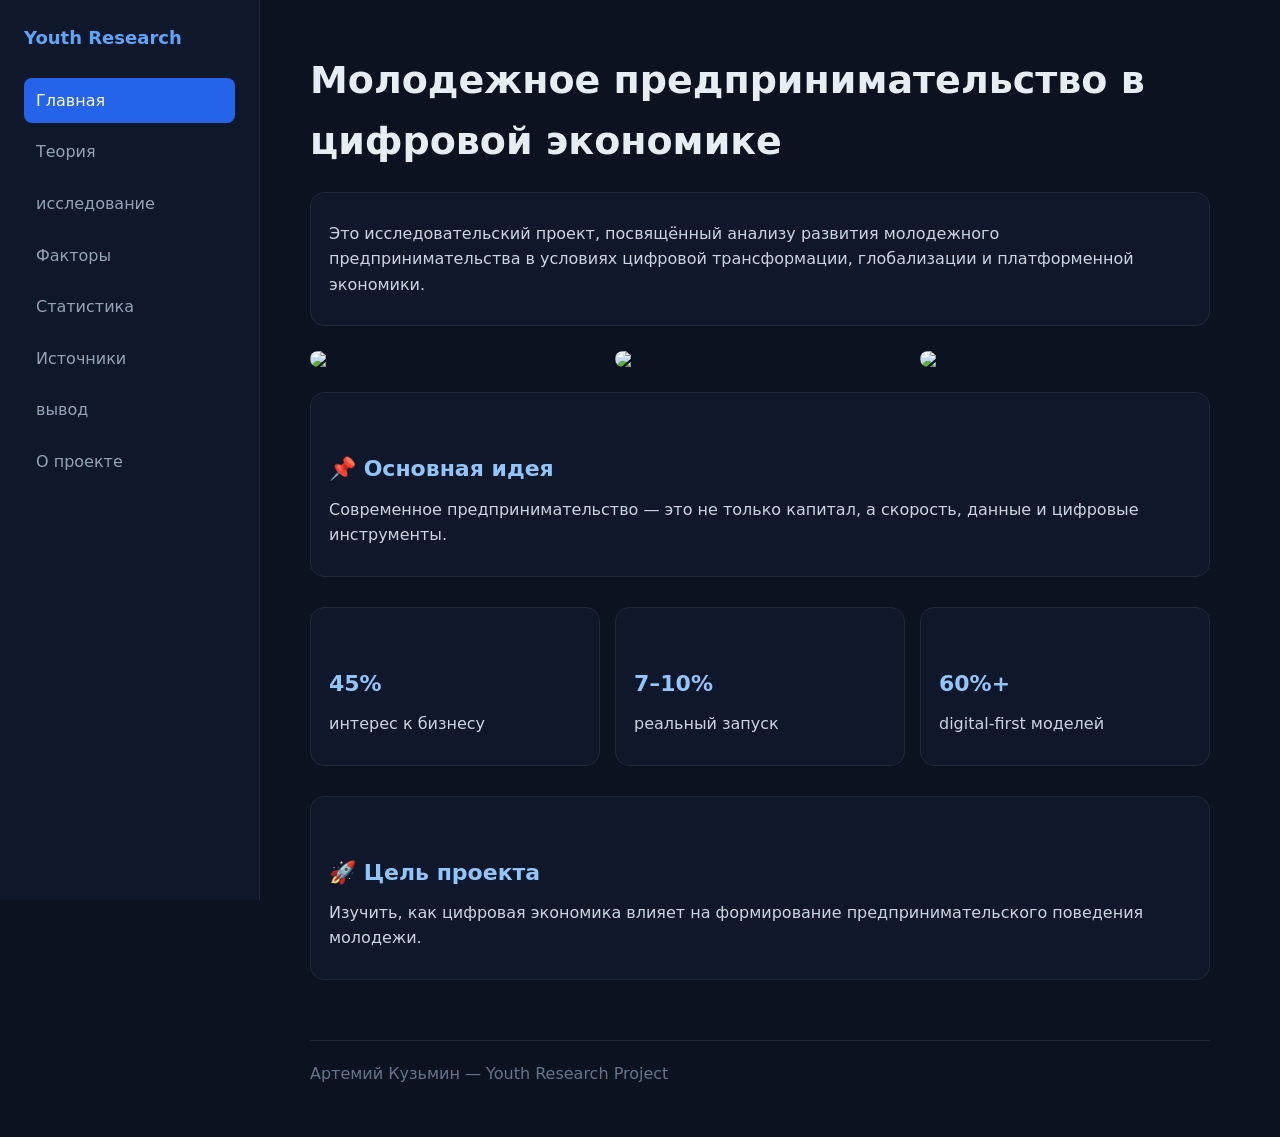
==== index.html @ 13429a8b "Add files via upload" ====
<!DOCTYPE html>
<html lang="ru">
<head>
  <meta charset="UTF-8">
  <meta name="viewport" content="width=device-width, initial-scale=1.0">
  <title>Youth Research — Ultra</title>

  <link rel="stylesheet" href="./css/style.css">
</head>

<body>

<div class="layout">

  <aside class="sidebar">
    <div class="logo">Youth Research</div>

    <nav>
      <a class="active" href="">Главная</a>
      <a href="pages/theory.html">Теория</a>
      <a href="pages/research.html">исследование</a>
      <a href="pages/factors.html">Факторы</a>
      <a href="pages/statistics.html">Статистика</a>
      <a href="pages/sources.html">Источники</a>
      <a href="pages/final.html">вывод</a>
      <a href="pages/about.html">О проекте</a>
    </nav>
  </aside>


  <main class="content">

    <h1>Молодежное предпринимательство в цифровой экономике</h1>


    <div class="card">
      <p>
        Это исследовательский проект, посвящённый анализу развития молодежного предпринимательства
        в условиях цифровой трансформации, глобализации и платформенной экономики.
      </p>
    </div>


    <div class="img-grid">
      <img src="https://images.unsplash.com/photo-1521737604893-d14cc237f11d">
      <img src="https://images.unsplash.com/photo-1556761175-4b46a572b786">
      <img src="https://images.unsplash.com/photo-1522202176988-66273c2fd55f">
    </div>


    <div class="card">
      <h2>📌 Основная идея</h2>
      <p>
        Современное предпринимательство — это не только капитал,
        а скорость, данные и цифровые инструменты.
      </p>
    </div>


    <div class="grid grid-3">

      <div class="card">
        <h2>45%</h2>
        <p>интерес к бизнесу</p>
      </div>

      <div class="card">
        <h2>7–10%</h2>
        <p>реальный запуск</p>
      </div>

      <div class="card">
        <h2>60%+</h2>
        <p>digital-first моделей</p>
      </div>

    </div>


    <div class="card">
      <h2>🚀 Цель проекта</h2>
      <p>
        Изучить, как цифровая экономика влияет на формирование
        предпринимательского поведения молодежи.
      </p>
    </div>


    <footer class="footer">
      Артемий Кузьмин — Youth Research Project
    </footer>


  </main>

</div>

</body>
</html>
---- css/style.css ----
* {
  margin: 0;
  padding: 0;
  box-sizing: border-box;
}

body {
  font-family: Inter, system-ui, Arial;
  background: #0b1220;
  color: #e6edf3;
  line-height: 1.6;
}

/* LAYOUT */
.layout {
  display: flex;
  min-height: 100vh;
}

/* SIDEBAR */
.sidebar {
  width: 260px;
  background: #0f172a;
  padding: 24px;
  position: fixed;
  height: 100vh;
  border-right: 1px solid #1f2937;
}

.logo {
  font-size: 18px;
  font-weight: 700;
  margin-bottom: 25px;
  color: #60a5fa;
}

nav a {
  display: block;
  padding: 10px 12px;
  margin: 6px 0;
  text-decoration: none;
  color: #94a3b8;
  border-radius: 8px;
  transition: 0.2s;
}

nav a:hover {
  background: #1f2937;
  color: #fff;
}

nav a.active {
  background: #2563eb;
  color: white;
}

/* CONTENT */
.content {
  margin-left: 260px;
  padding: 50px;
  max-width: 1000px;
}

/* TYPO */
h1 {
  font-size: 38px;
  margin-bottom: 20px;
}

h2 {
  margin-top: 40px;
  font-size: 22px;
  color: #93c5fd;
}

p {
  color: #cbd5e1;
  margin: 10px 0;
}

/* CARDS */
.card {
  background: #0f172a;
  border: 1px solid #1f2937;
  padding: 18px;
  border-radius: 14px;
  margin: 15px 0;
}

/* KPI */
.kpi {
  background: #0f172a;
  border: 1px solid #1f2937;
  padding: 18px;
  border-radius: 14px;
}

/* GRID */
.grid {
  display: grid;
  gap: 15px;
}

/* FOOTER */
.footer {
  margin-top: 60px;
  padding-top: 20px;
  border-top: 1px solid #1f2937;
  color: #64748b;
}

/* IMAGES */
img {
  width: 290px;
  border-radius: 14px;
  margin: 10px 0;
}

/* HERO */
.hero {
  background: #0f172a;
  padding: 25px;
  border-radius: 18px;
  margin-bottom: 25px;
}.muted {
  color:#94a3b8;
}


.img-grid {
  display:grid;
  grid-template-columns:repeat(3,1fr);
  gap:15px;
}


.grid-3 {
  grid-template-columns:repeat(3,1fr);
}


.tag {
  display:inline-block;
  padding:4px 10px;
  background:#1f2937;
  border-radius:999px;
  font-size:12px;
}


.big {
  font-size:20px;
}


.highlight {
  background:#0f172a;
  padding:20px;
  border-radius:14px;
  border:1px solid #1e293b;
}
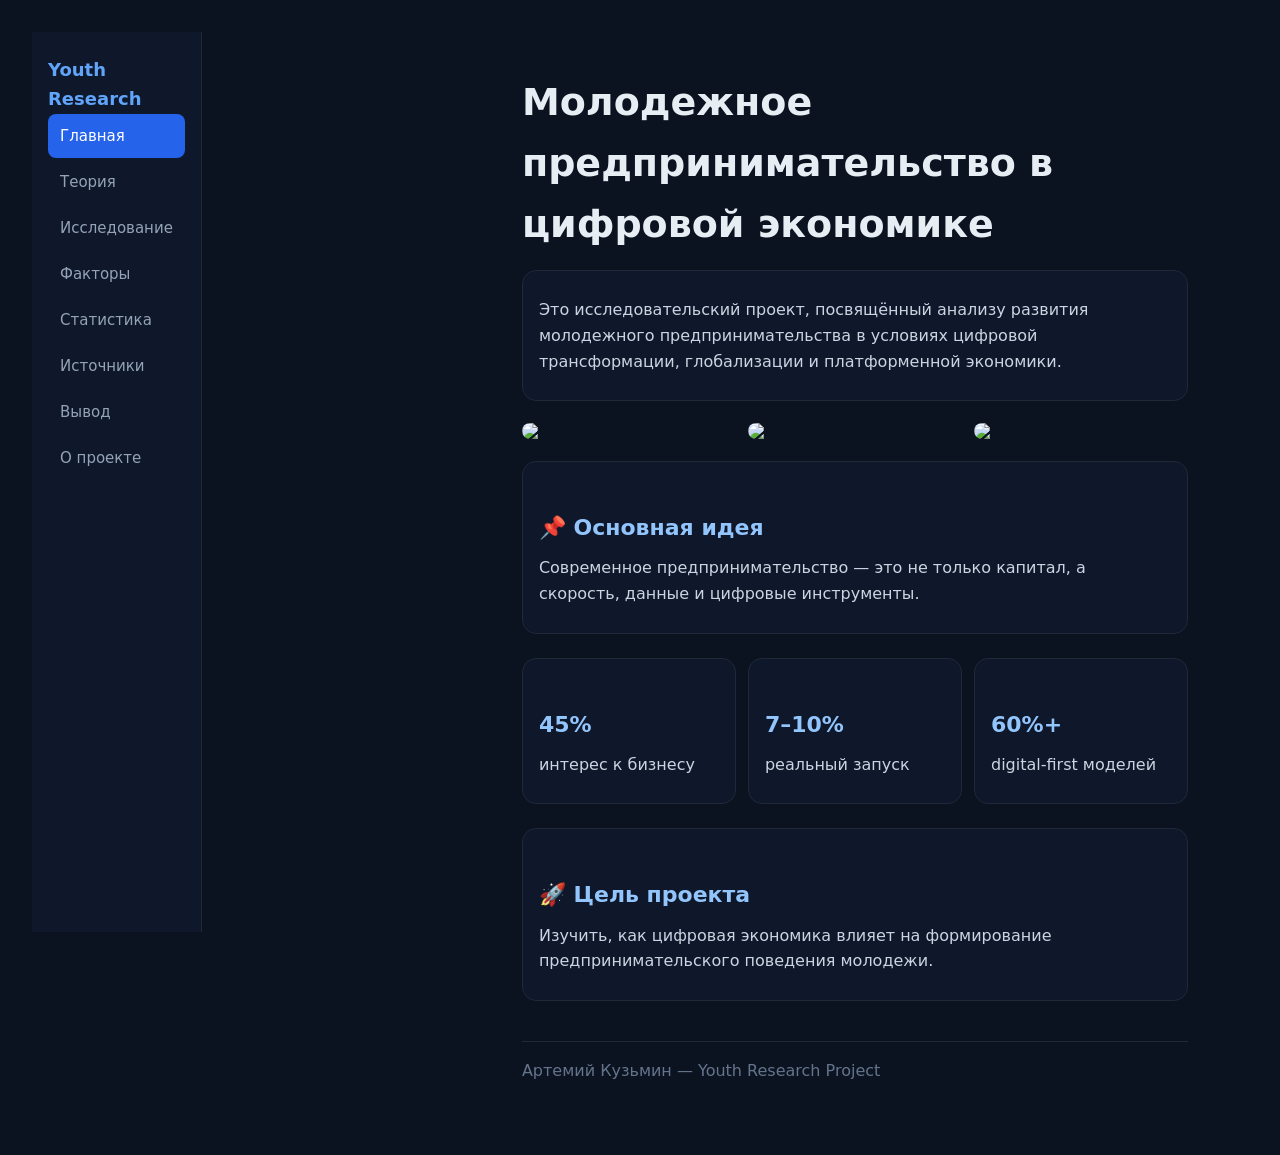
==== commit 9f821b00: "Update index.html" ====
--- a/index.html
+++ b/index.html
@@ -18,11 +18,11 @@
     <nav>
       <a class="active" href="">Главная</a>
       <a href="pages/theory.html">Теория</a>
-      <a href="pages/research.html">исследование</a>
+      <a href="pages/research.html">Исследование</a>
       <a href="pages/factors.html">Факторы</a>
       <a href="pages/statistics.html">Статистика</a>
       <a href="pages/sources.html">Источники</a>
-      <a href="pages/final.html">вывод</a>
+      <a href="pages/final.html">Вывод</a>
       <a href="pages/about.html">О проекте</a>
     </nav>
   </aside>
@@ -96,4 +96,4 @@
 </div>
 
 </body>
-</html>+</html>
--- a/css/style.css
+++ b/css/style.css
@@ -5,43 +5,55 @@
 }
 
 body {
-  font-family: Inter, system-ui, Arial;
+  font-family: Inter, system-ui, Arial, sans-serif;
   background: #0b1220;
   color: #e6edf3;
   line-height: 1.6;
-}
-
-/* LAYOUT */
+  padding: 16px;
+}
+
+
 .layout {
   display: flex;
+  flex-direction: column;
   min-height: 100vh;
 }
 
-/* SIDEBAR */
+
 .sidebar {
-  width: 260px;
+  width: 100%;
   background: #0f172a;
-  padding: 24px;
-  position: fixed;
-  height: 100vh;
-  border-right: 1px solid #1f2937;
+  padding: 12px 16px;
+  border-bottom: 1px solid #1f2937;
+  position: sticky;
+  top: 0;
+  z-index: 10;
+  display: flex;
+  flex-wrap: wrap;
+  align-items: center;
+  justify-content: space-between;
 }
 
 .logo {
   font-size: 18px;
   font-weight: 700;
-  margin-bottom: 25px;
   color: #60a5fa;
 }
 
+nav {
+  display: flex;
+  flex-wrap: wrap;
+  gap: 4px;
+}
+
 nav a {
-  display: block;
-  padding: 10px 12px;
-  margin: 6px 0;
+  display: inline-block;
+  padding: 6px 10px;
   text-decoration: none;
   color: #94a3b8;
   border-radius: 8px;
   transition: 0.2s;
+  font-size: 14px;
 }
 
 nav a:hover {
@@ -54,22 +66,21 @@
   color: white;
 }
 
-/* CONTENT */
+
 .content {
-  margin-left: 260px;
-  padding: 50px;
-  max-width: 1000px;
-}
-
-/* TYPO */
+  padding: 20px 0;
+  max-width: 100%;
+}
+
+
 h1 {
-  font-size: 38px;
-  margin-bottom: 20px;
+  font-size: 28px;
+  margin-bottom: 16px;
 }
 
 h2 {
-  margin-top: 40px;
-  font-size: 22px;
+  margin-top: 32px;
+  font-size: 20px;
   color: #93c5fd;
 }
 
@@ -78,84 +89,191 @@
   margin: 10px 0;
 }
 
-/* CARDS */
-.card {
+.muted {
+  color: #94a3b8;
+}
+
+.big {
+  font-size: 18px;
+}
+
+
+.card,
+.kpi,
+.highlight {
   background: #0f172a;
   border: 1px solid #1f2937;
-  padding: 18px;
+  padding: 16px;
   border-radius: 14px;
-  margin: 15px 0;
-}
-
-/* KPI */
-.kpi {
+  margin: 12px 0;
+}
+
+.hero {
   background: #0f172a;
-  border: 1px solid #1f2937;
-  padding: 18px;
-  border-radius: 14px;
-}
-
-/* GRID */
+  padding: 20px;
+  border-radius: 18px;
+  margin-bottom: 20px;
+}
+
+
 .grid {
   display: grid;
-  gap: 15px;
-}
-
-/* FOOTER */
+  grid-template-columns: 1fr;
+  gap: 12px;
+}
+
+.img-grid {
+  display: grid;
+  grid-template-columns: 1fr;
+  gap: 12px;
+}
+
+.grid-3 {
+  display: grid;
+  grid-template-columns: 1fr;
+  gap: 12px;
+}
+
+img {
+  width: 100%;
+  max-width: 290px;
+  border-radius: 14px;
+  margin: 10px 0;
+}
+
+
+.tag {
+  display: inline-block;
+  padding: 4px 10px;
+  background: #1f2937;
+  border-radius: 999px;
+  font-size: 12px;
+}
+
 .footer {
-  margin-top: 60px;
-  padding-top: 20px;
+  margin-top: 40px;
+  padding-top: 16px;
   border-top: 1px solid #1f2937;
   color: #64748b;
 }
 
-/* IMAGES */
-img {
-  width: 290px;
-  border-radius: 14px;
-  margin: 10px 0;
-}
-
-/* HERO */
-.hero {
-  background: #0f172a;
-  padding: 25px;
-  border-radius: 18px;
-  margin-bottom: 25px;
-}.muted {
-  color:#94a3b8;
-}
-
-
-.img-grid {
-  display:grid;
-  grid-template-columns:repeat(3,1fr);
-  gap:15px;
-}
-
-
-.grid-3 {
-  grid-template-columns:repeat(3,1fr);
-}
-
-
-.tag {
-  display:inline-block;
-  padding:4px 10px;
-  background:#1f2937;
-  border-radius:999px;
-  font-size:12px;
-}
-
-
-.big {
-  font-size:20px;
-}
-
-
-.highlight {
-  background:#0f172a;
-  padding:20px;
-  border-radius:14px;
-  border:1px solid #1e293b;
-}+
+@media (min-width: 768px) {
+  body {
+    padding: 24px;
+  }
+
+  .layout {
+    flex-direction: row;
+  }
+
+  .sidebar {
+    width: 220px;
+    height: 100vh;
+    position: sticky;
+    top: 0;
+    flex-direction: column;
+    align-items: flex-start;
+    justify-content: flex-start;
+    border-right: 1px solid #1f2937;
+    border-bottom: none;
+    padding: 24px 16px;
+    flex-wrap: nowrap;
+  }
+
+  nav {
+    flex-direction: column;
+    width: 100%;
+    gap: 2px;
+  }
+
+  nav a {
+    display: block;
+    width: 100%;
+    padding: 10px 12px;
+    font-size: 15px;
+  }
+
+  .content {
+    margin-left: 220px;
+    padding: 30px 40px;
+    max-width: 900px;
+  }
+
+  h1 {
+    font-size: 34px;
+  }
+
+  h2 {
+    font-size: 22px;
+  }
+
+  .grid {
+    grid-template-columns: repeat(2, 1fr);
+  }
+
+  .img-grid {
+    grid-template-columns: repeat(2, 1fr);
+  }
+
+  .grid-3 {
+    grid-template-columns: repeat(2, 1fr);
+  }
+
+  img {
+    max-width: 100%;
+  }
+}
+
+
+@media (min-width: 1024px) {
+  body {
+    padding: 32px;
+  }
+
+  .sidebar {
+    width: 260px;
+  }
+
+  .content {
+    margin-left: 260px;
+    padding: 40px 60px;
+    max-width: 1000px;
+  }
+
+  h1 {
+    font-size: 38px;
+  }
+
+  .grid-3 {
+    grid-template-columns: repeat(3, 1fr);
+  }
+
+  .img-grid {
+    grid-template-columns: repeat(3, 1fr);
+  }
+
+  .grid {
+    grid-template-columns: repeat(3, 1fr);
+  }
+
+  img {
+    max-width: 100%;
+  }
+}
+
+
+@media (min-width: 1400px) {
+  .content {
+    max-width: 1200px;
+    padding: 50px 80px;
+  }
+
+  .grid {
+    grid-template-columns: repeat(4, 1fr);
+  }
+
+  .grid-3 {
+    grid-template-columns: repeat(3, 1fr);
+  }
+}
